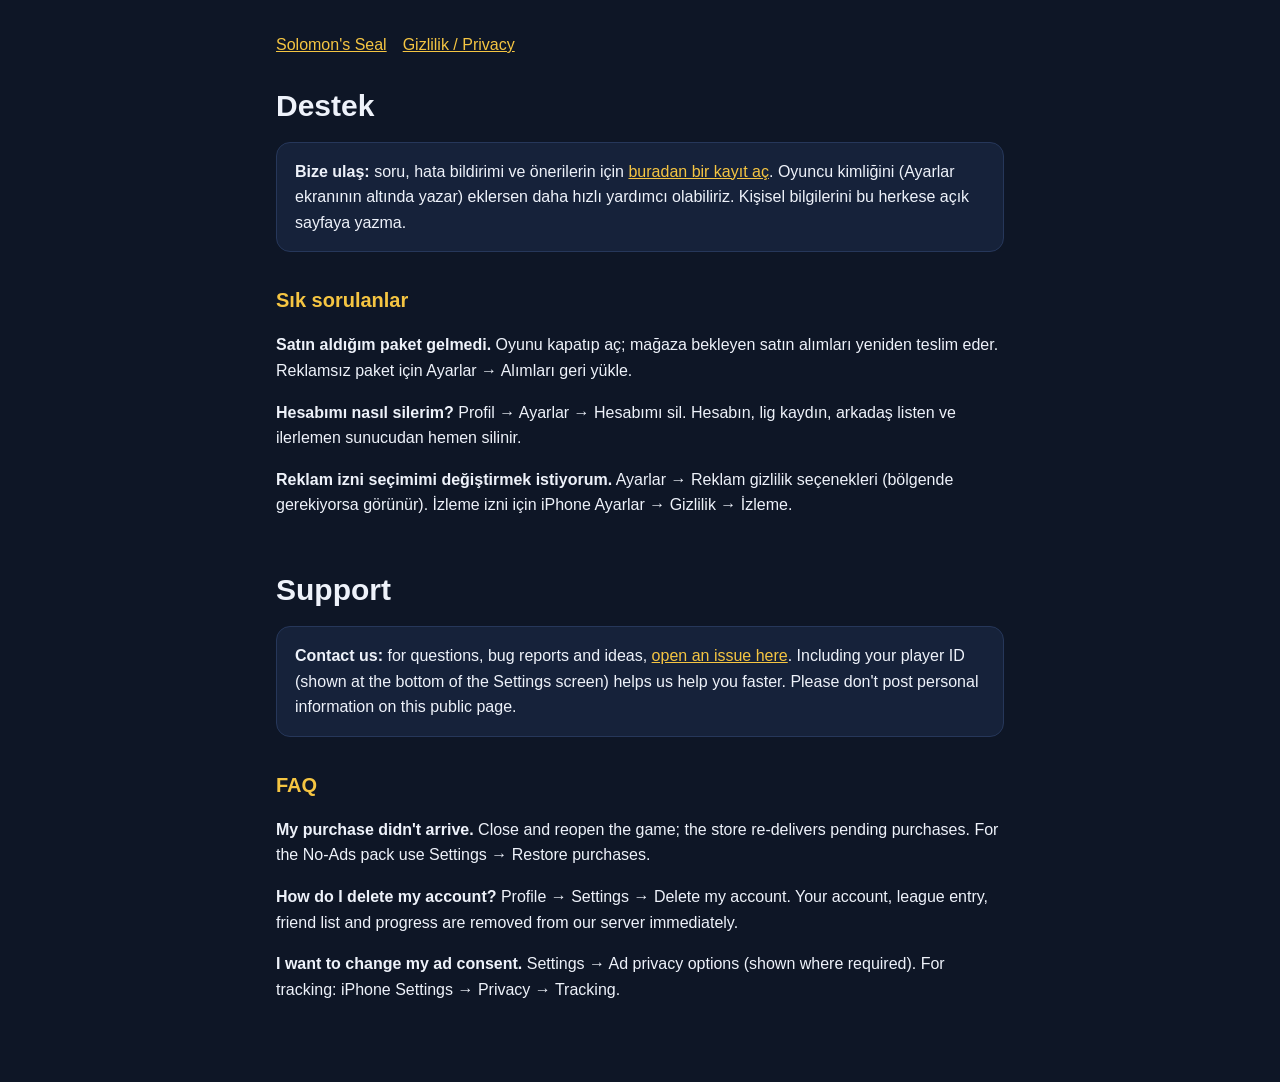
==== support.html @ cb3a274a "Privacy policy and support pages" ====
<!doctype html><html lang="tr"><head><meta charset="utf-8"><meta name="viewport" content="width=device-width,initial-scale=1">
<title>Solomon's Seal Destek</title><link rel="stylesheet" href="style.css"></head><body><main>
<nav><a href="index.html">Solomon's Seal</a><a href="privacy.html">Gizlilik / Privacy</a></nav>
<h1>Destek</h1>
<div class="card"><b>Bize ulaş:</b> soru, hata bildirimi ve önerilerin için <a href="https://github.com/bayrakerem/solomons-seal/issues/new">buradan bir kayıt aç</a>. Oyuncu kimliğini (Ayarlar ekranının altında yazar) eklersen daha hızlı yardımcı olabiliriz. Kişisel bilgilerini bu herkese açık sayfaya yazma.</div>
<h2>Sık sorulanlar</h2>
<p><b>Satın aldığım paket gelmedi.</b> Oyunu kapatıp aç; mağaza bekleyen satın alımları yeniden teslim eder. Reklamsız paket için Ayarlar → Alımları geri yükle.</p>
<p><b>Hesabımı nasıl silerim?</b> Profil → Ayarlar → Hesabımı sil. Hesabın, lig kaydın, arkadaş listen ve ilerlemen sunucudan hemen silinir.</p>
<p><b>Reklam izni seçimimi değiştirmek istiyorum.</b> Ayarlar → Reklam gizlilik seçenekleri (bölgende gerekiyorsa görünür). İzleme izni için iPhone Ayarlar → Gizlilik → İzleme.</p>
<h1 id="en" style="margin-top:48px">Support</h1>
<div class="card"><b>Contact us:</b> for questions, bug reports and ideas, <a href="https://github.com/bayrakerem/solomons-seal/issues/new">open an issue here</a>. Including your player ID (shown at the bottom of the Settings screen) helps us help you faster. Please don't post personal information on this public page.</div>
<h2>FAQ</h2>
<p><b>My purchase didn't arrive.</b> Close and reopen the game; the store re-delivers pending purchases. For the No-Ads pack use Settings → Restore purchases.</p>
<p><b>How do I delete my account?</b> Profile → Settings → Delete my account. Your account, league entry, friend list and progress are removed from our server immediately.</p>
<p><b>I want to change my ad consent.</b> Settings → Ad privacy options (shown where required). For tracking: iPhone Settings → Privacy → Tracking.</p>
</main></body></html>
---- style.css ----
:root{--bg:#0e1626;--card:#16223a;--ink:#eef2fa;--muted:#9fb0cc;--gold:#f5c542;--line:#26375a}
*{box-sizing:border-box}body{margin:0;background:var(--bg);color:var(--ink);font:16px/1.6 -apple-system,BlinkMacSystemFont,"Segoe UI",Roboto,sans-serif}
main{max-width:760px;margin:0 auto;padding:32px 16px 64px}h1{font-size:30px;margin:0 0 4px}h2{font-size:20px;margin:32px 0 8px;color:var(--gold)}
a{color:var(--gold)}.muted{color:var(--muted);font-size:14px}nav{display:flex;gap:16px;flex-wrap:wrap;margin:0 0 24px}
.card{background:var(--card);border:1px solid var(--line);border-radius:14px;padding:16px 18px;margin:12px 0}
.lang{display:flex;gap:8px;margin:8px 0 24px}.lang a{padding:4px 10px;border:1px solid var(--line);border-radius:999px;text-decoration:none}
ul{padding-left:20px}li{margin:4px 0}
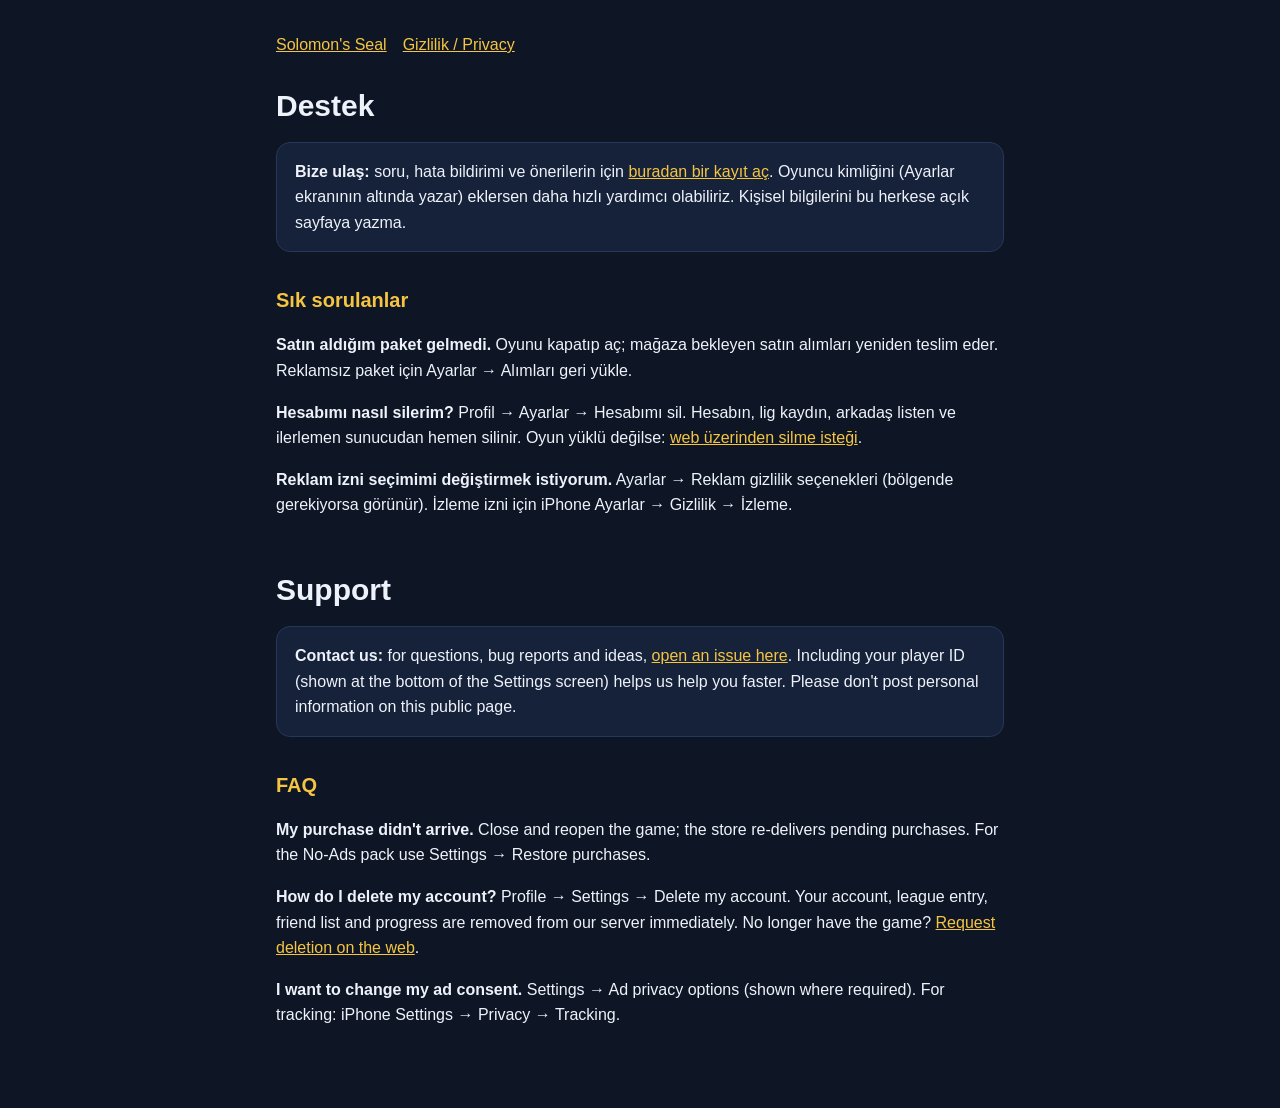
==== commit 248afd6a: "Account deletion request page" ====
--- a/support.html
+++ b/support.html
@@ -5,12 +5,12 @@
 <div class="card"><b>Bize ulaş:</b> soru, hata bildirimi ve önerilerin için <a href="https://github.com/bayrakerem/solomons-seal/issues/new">buradan bir kayıt aç</a>. Oyuncu kimliğini (Ayarlar ekranının altında yazar) eklersen daha hızlı yardımcı olabiliriz. Kişisel bilgilerini bu herkese açık sayfaya yazma.</div>
 <h2>Sık sorulanlar</h2>
 <p><b>Satın aldığım paket gelmedi.</b> Oyunu kapatıp aç; mağaza bekleyen satın alımları yeniden teslim eder. Reklamsız paket için Ayarlar → Alımları geri yükle.</p>
-<p><b>Hesabımı nasıl silerim?</b> Profil → Ayarlar → Hesabımı sil. Hesabın, lig kaydın, arkadaş listen ve ilerlemen sunucudan hemen silinir.</p>
+<p><b>Hesabımı nasıl silerim?</b> Profil → Ayarlar → Hesabımı sil. Hesabın, lig kaydın, arkadaş listen ve ilerlemen sunucudan hemen silinir. Oyun yüklü değilse: <a href="delete-account.html">web üzerinden silme isteği</a>.</p>
 <p><b>Reklam izni seçimimi değiştirmek istiyorum.</b> Ayarlar → Reklam gizlilik seçenekleri (bölgende gerekiyorsa görünür). İzleme izni için iPhone Ayarlar → Gizlilik → İzleme.</p>
 <h1 id="en" style="margin-top:48px">Support</h1>
 <div class="card"><b>Contact us:</b> for questions, bug reports and ideas, <a href="https://github.com/bayrakerem/solomons-seal/issues/new">open an issue here</a>. Including your player ID (shown at the bottom of the Settings screen) helps us help you faster. Please don't post personal information on this public page.</div>
 <h2>FAQ</h2>
 <p><b>My purchase didn't arrive.</b> Close and reopen the game; the store re-delivers pending purchases. For the No-Ads pack use Settings → Restore purchases.</p>
-<p><b>How do I delete my account?</b> Profile → Settings → Delete my account. Your account, league entry, friend list and progress are removed from our server immediately.</p>
+<p><b>How do I delete my account?</b> Profile → Settings → Delete my account. Your account, league entry, friend list and progress are removed from our server immediately. No longer have the game? <a href="delete-account.html">Request deletion on the web</a>.</p>
 <p><b>I want to change my ad consent.</b> Settings → Ad privacy options (shown where required). For tracking: iPhone Settings → Privacy → Tracking.</p>
 </main></body></html>
